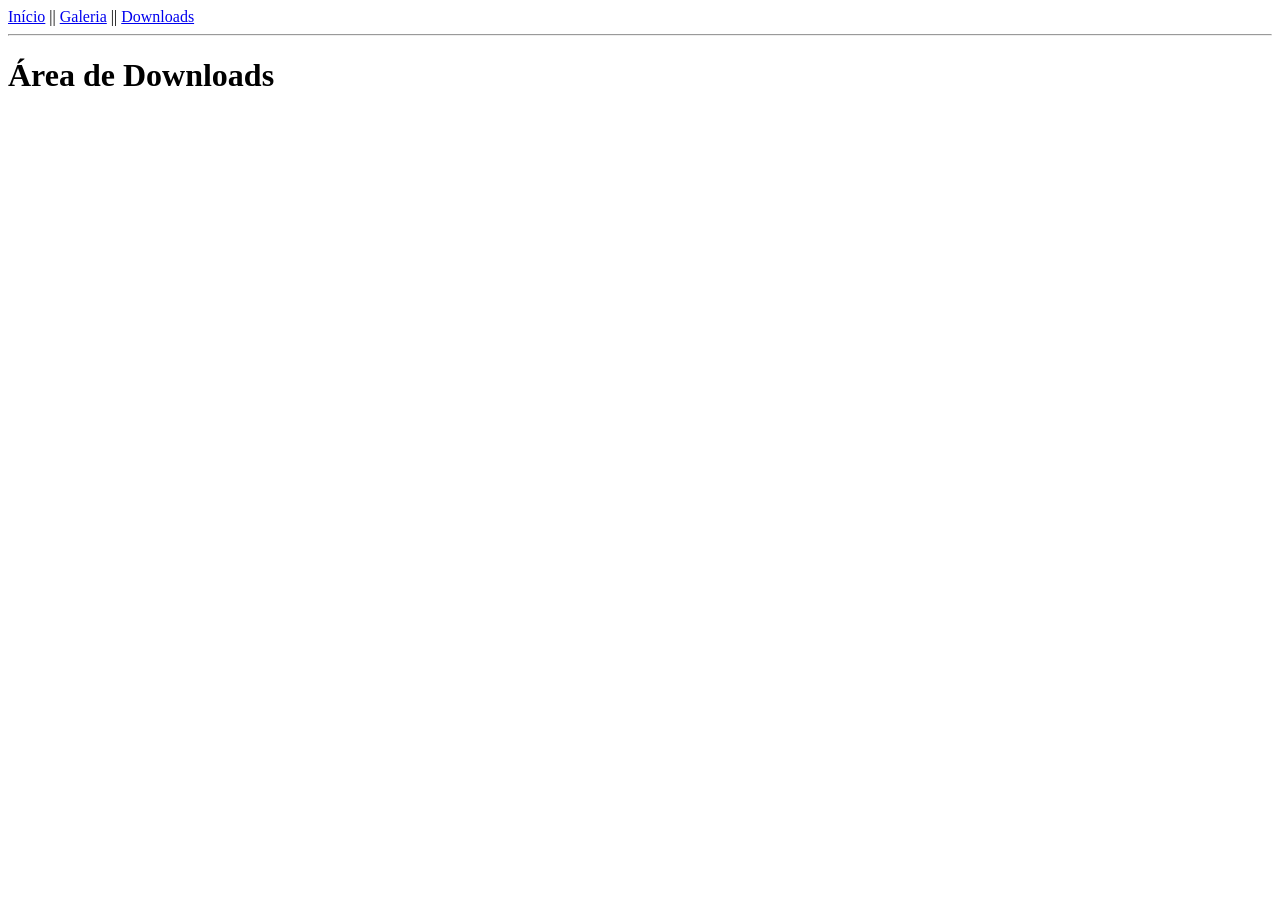
==== downloads.html @ c4182848 "Add files via upload" ====
<!DOCTYPE html>
<html lang="pt-br">
<head>
	<meta charset="UTF-8">
	<meta name="viewport" content="width=device-width, initial-scale=1.0">
	<title>GeoPortal - Downloads</title>
	<link rel="stylesheet" href="css/main.css">
</head>
<body>
	<div id="navbar">
		<a href="index.html">Início</a> ||
		<a href="galeria.html">Galeria</a> ||
		<a href="downloads.html">Downloads</a>
	</div>

	<hr>
	
	<h1>Área de Downloads</h1>

</body>
</html>
---- css/main.css ----
#map {
	height: 500px;
	border: 1px solid #000000;
}
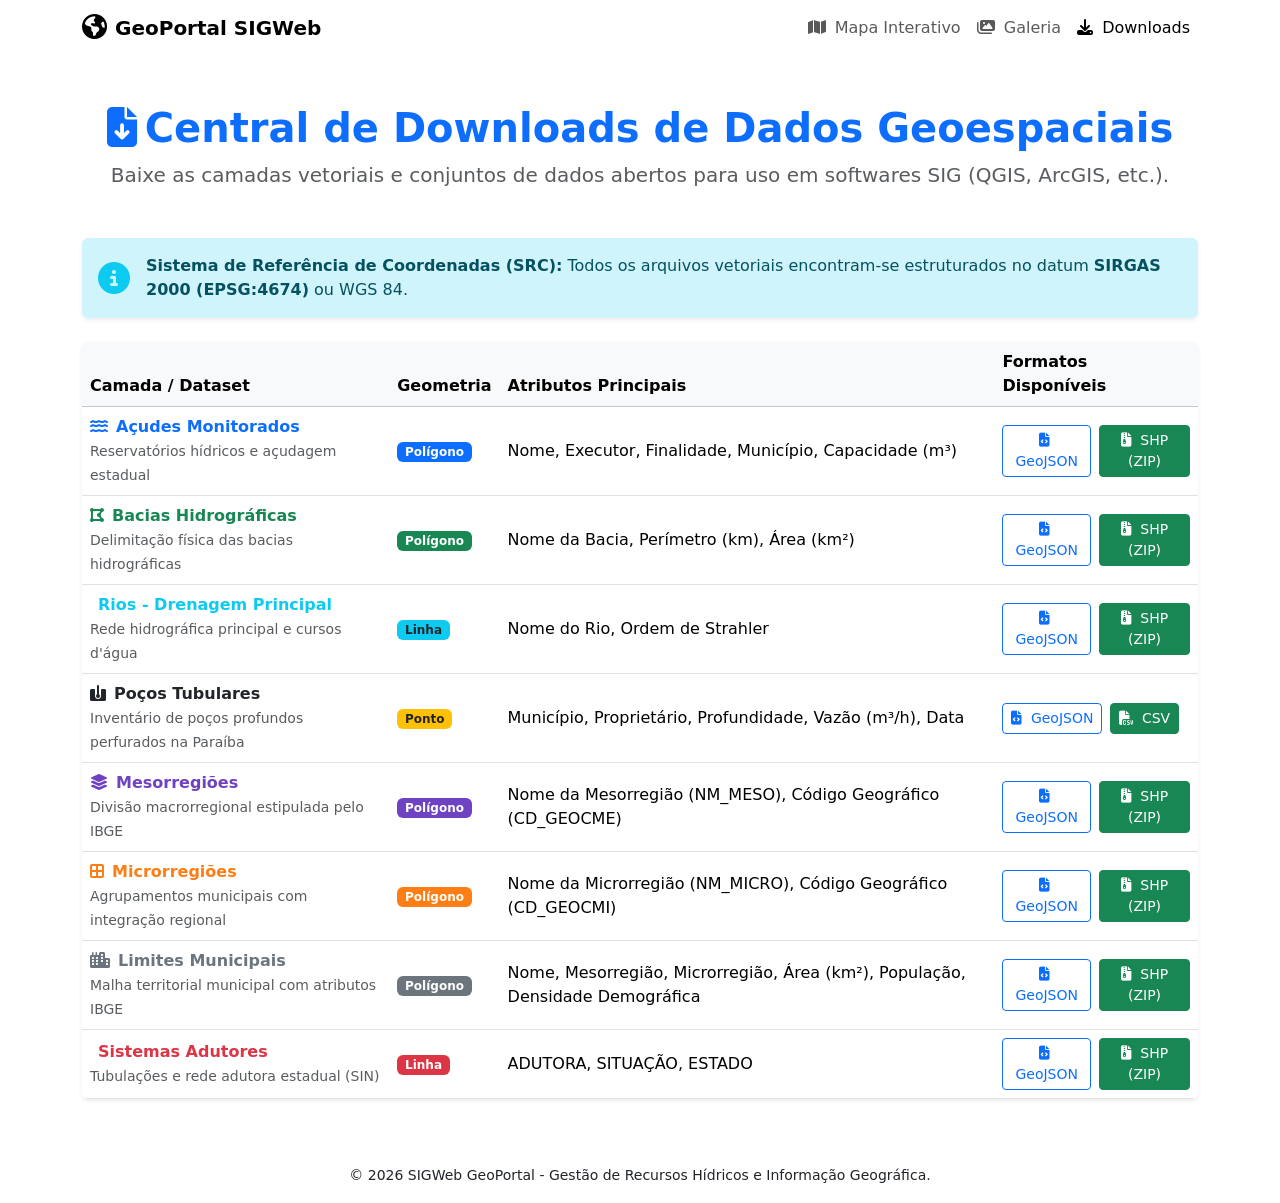
==== commit 9b112ef6: "Add files via upload" ====
--- a/downloads.html
+++ b/downloads.html
@@ -1,21 +1,209 @@
 <!DOCTYPE html>
 <html lang="pt-br">
 <head>
-	<meta charset="UTF-8">
-	<meta name="viewport" content="width=device-width, initial-scale=1.0">
-	<title>GeoPortal - Downloads</title>
-	<link rel="stylesheet" href="css/main.css">
+  <meta charset="UTF-8">
+  <meta name="viewport" content="width=device-width, initial-scale=1.0">
+  <title>GeoPortal - Central de Downloads</title>
+
+  <!-- Bootstrap CSS & Font Awesome -->
+  <link href="https://cdn.jsdelivr.net/npm/bootstrap@5.3.3/dist/css/bootstrap.min.css" rel="stylesheet">
+  <link rel="stylesheet" href="https://cdnjs.cloudflare.com/ajax/libs/font-awesome/6.5.1/css/all.min.css">
+  <link rel="stylesheet" href="css/main.css">
 </head>
 <body>
-	<div id="navbar">
-		<a href="index.html">Início</a> ||
-		<a href="galeria.html">Galeria</a> ||
-		<a href="downloads.html">Downloads</a>
-	</div>
-
-	<hr>
-	
-	<h1>Área de Downloads</h1>
-
+
+  <!-- Menu de Navegação -->
+  <nav class="navbar navbar-expand-lg navbar-custom sticky-top">
+    <div class="container">
+      <a class="navbar-brand d-flex align-items-center gap-2" href="index.html">
+        <i class="fa-solid fa-earth-americas fa-lg"></i>
+        <span class="fw-bold">GeoPortal SIGWeb</span>
+      </a>
+      <button class="navbar-toggler text-white border-white" type="button" data-bs-toggle="collapse" data-bs-target="#navbarNav">
+        <span class="navbar-toggler-icon" style="filter: invert(1);"></span>
+      </button>
+      <div class="collapse navbar-collapse" id="navbarNav">
+        <ul class="navbar-nav ms-auto">
+          <li class="nav-item">
+            <a class="nav-link" href="index.html"><i class="fa-solid fa-map me-1"></i> Mapa Interativo</a>
+          </li>
+          <li class="nav-item">
+            <a class="nav-link" href="galeria.html"><i class="fa-solid fa-images me-1"></i> Galeria</a>
+          </li>
+          <li class="nav-item">
+            <a class="nav-link active" href="downloads.html"><i class="fa-solid fa-download me-1"></i> Downloads</a>
+          </li>
+        </ul>
+      </div>
+    </div>
+  </nav>
+
+  <main class="container my-5">
+    <div class="text-center mb-5">
+      <h1 class="fw-bold text-primary"><i class="fa-solid fa-file-arrow-down me-2"></i>Central de Downloads de Dados Geoespaciais</h1>
+      <p class="text-muted lead">Baixe as camadas vetoriais e conjuntos de dados abertos para uso em softwares SIG (QGIS, ArcGIS, etc.).</p>
+    </div>
+
+    <!-- Informações de Projeção -->
+    <div class="alert alert-info border-0 shadow-sm d-flex align-items-center gap-3 mb-4">
+      <i class="fa-solid fa-circle-info fa-2x text-info"></i>
+      <div>
+        <strong>Sistema de Referência de Coordenadas (SRC):</strong> Todos os arquivos vetoriais encontram-se estruturados no datum <strong>SIRGAS 2000 (EPSG:4674)</strong> ou WGS 84.
+      </div>
+    </div>
+
+    <!-- Tabela de Datasets -->
+    <div class="card border-0 shadow-sm overflow-hidden">
+      <div class="table-responsive">
+        <table class="table table-hover align-middle mb-0">
+          <thead class="table-light">
+            <tr>
+              <th>Camada / Dataset</th>
+              <th>Geometria</th>
+              <th>Atributos Principais</th>
+              <th>Formatos Disponíveis</th>
+            </tr>
+          </thead>
+          <tbody>
+            <!-- Dataset 1 -->
+            <tr>
+              <td>
+                <div class="fw-bold text-primary"><i class="fa-solid fa-water me-2"></i>Açudes Monitorados</div>
+                <small class="text-muted">Reservatórios hídricos e açudagem estadual</small>
+              </td>
+              <td><span class="badge bg-primary">Polígono</span></td>
+              <td>Nome, Executor, Finalidade, Município, Capacidade (m³)</td>
+              <td>
+                <div class="d-flex gap-2">
+                  <a href="dados/acudes.js" download class="btn btn-outline-primary btn-sm"><i class="fa-solid fa-file-code me-1"></i> GeoJSON</a>
+                  <a href="#" class="btn btn-success btn-sm"><i class="fa-solid fa-file-zipper me-1"></i> SHP (ZIP)</a>
+                </div>
+              </td>
+            </tr>
+
+            <!-- Dataset 2 -->
+            <tr>
+              <td>
+                <div class="fw-bold text-success"><i class="fa-solid fa-draw-polygon me-2"></i>Bacias Hidrográficas</div>
+                <small class="text-muted">Delimitação física das bacias hidrográficas</small>
+              </td>
+              <td><span class="badge bg-success">Polígono</span></td>
+              <td>Nome da Bacia, Perímetro (km), Área (km²)</td>
+              <td>
+                <div class="d-flex gap-2">
+                  <a href="dados/bacias_hidro.js" download class="btn btn-outline-primary btn-sm"><i class="fa-solid fa-file-code me-1"></i> GeoJSON</a>
+                  <a href="dados/Bacias-hidrograficas-da-paraiba.rar" class="btn btn-success btn-sm"><i class="fa-solid fa-file-zipper me-1"></i> SHP (ZIP)</a>
+                </div>
+              </td>
+            </tr>
+
+            <!-- Dataset 3 -->
+            <tr>
+              <td>
+                <div class="fw-bold text-info"><i class="fa-solid fa-water-ladders me-2"></i>Rios - Drenagem Principal</div>
+                <small class="text-muted">Rede hidrográfica principal e cursos d'água</small>
+              </td>
+              <td><span class="badge bg-info text-dark">Linha</span></td>
+              <td>Nome do Rio, Ordem de Strahler</td>
+              <td>
+                <div class="d-flex gap-2">
+                  <a href="dados/rios_drenagem_principal.js" download class="btn btn-outline-primary btn-sm"><i class="fa-solid fa-file-code me-1"></i> GeoJSON</a>
+                  <a href="#" class="btn btn-success btn-sm"><i class="fa-solid fa-file-zipper me-1"></i> SHP (ZIP)</a>
+                </div>
+              </td>
+            </tr>
+
+            <!-- Dataset 4 -->
+            <tr>
+              <td>
+                <div class="fw-bold text-warning text-dark"><i class="fa-solid fa-bore-hole me-2"></i>Poços Tubulares</div>
+                <small class="text-muted">Inventário de poços profundos perfurados na Paraíba</small>
+              </td>
+              <td><span class="badge bg-warning text-dark">Ponto</span></td>
+              <td>Município, Proprietário, Profundidade, Vazão (m³/h), Data</td>
+              <td>
+                <div class="d-flex gap-2">
+                  <a href="dados/pocos_pb.js" download class="btn btn-outline-primary btn-sm"><i class="fa-solid fa-file-code me-1"></i> GeoJSON</a>
+                  <a href="#" class="btn btn-success btn-sm"><i class="fa-solid fa-file-csv me-1"></i> CSV</a>
+                </div>
+              </td>
+            </tr>
+
+            <!-- Dataset 5: Mesorregiões -->
+            <tr>
+              <td>
+                <div class="fw-bold" style="color: #6f42c1;"><i class="fa-solid fa-layer-group me-2"></i>Mesorregiões</div>
+                <small class="text-muted">Divisão macrorregional estipulada pelo IBGE</small>
+              </td>
+              <td><span class="badge" style="background-color: #6f42c1;">Polígono</span></td>
+              <td>Nome da Mesorregião (NM_MESO), Código Geográfico (CD_GEOCME)</td>
+              <td>
+                <div class="d-flex gap-2">
+                  <a href="dados/mesorregioes.js" download class="btn btn-outline-primary btn-sm"><i class="fa-solid fa-file-code me-1"></i> GeoJSON</a>
+                  <a href="#" class="btn btn-success btn-sm"><i class="fa-solid fa-file-zipper me-1"></i> SHP (ZIP)</a>
+                </div>
+              </td>
+            </tr>
+
+            <!-- Dataset 6: Microrregiões -->
+            <tr>
+              <td>
+                <div class="fw-bold" style="color: #fd7e14;"><i class="fa-solid fa-border-all me-2"></i>Microrregiões</div>
+                <small class="text-muted">Agrupamentos municipais com integração regional</small>
+              </td>
+              <td><span class="badge" style="background-color: #fd7e14;">Polígono</span></td>
+              <td>Nome da Microrregião (NM_MICRO), Código Geográfico (CD_GEOCMI)</td>
+              <td>
+                <div class="d-flex gap-2">
+                  <a href="dados/microrregioes.js" download class="btn btn-outline-primary btn-sm"><i class="fa-solid fa-file-code me-1"></i> GeoJSON</a>
+                  <a href="#" class="btn btn-success btn-sm"><i class="fa-solid fa-file-zipper me-1"></i> SHP (ZIP)</a>
+                </div>
+              </td>
+            </tr>
+
+            <!-- Dataset 7 -->
+            <tr>
+              <td>
+                <div class="fw-bold text-secondary"><i class="fa-solid fa-city me-2"></i>Limites Municipais</div>
+                <small class="text-muted">Malha territorial municipal com atributos IBGE</small>
+              </td>
+              <td><span class="badge bg-secondary">Polígono</span></td>
+              <td>Nome, Mesorregião, Microrregião, Área (km²), População, Densidade Demográfica</td>
+              <td>
+                <div class="d-flex gap-2">
+                  <a href="dados/limites_municipais.js" download class="btn btn-outline-primary btn-sm"><i class="fa-solid fa-file-code me-1"></i> GeoJSON</a>
+                  <a href="#" class="btn btn-success btn-sm"><i class="fa-solid fa-file-zipper me-1"></i> SHP (ZIP)</a>
+                </div>
+              </td>
+            </tr>
+
+            <!-- Dataset 8 -->
+            <tr>
+              <td>
+                <div class="fw-bold text-danger"><i class="fa-solid fa-pipe-valve me-2"></i>Sistemas Adutores</div>
+                <small class="text-muted">Tubulações e rede adutora estadual (SIN)</small>
+              </td>
+              <td><span class="badge bg-danger">Linha</span></td>
+              <td>ADUTORA, SITUAÇÃO, ESTADO</td>
+              <td>
+                <div class="d-flex gap-2">
+                  <a href="dados/adutoras.js" download class="btn btn-outline-primary btn-sm"><i class="fa-solid fa-file-code me-1"></i> GeoJSON</a>
+                  <a href="#" class="btn btn-success btn-sm"><i class="fa-solid fa-file-zipper me-1"></i> SHP (ZIP)</a>
+                </div>
+              </td>
+            </tr>
+          </tbody>
+        </table>
+      </div>
+    </div>
+  </main>
+
+  <footer class="py-3 text-center mt-auto">
+    <div class="container">
+      <small>&copy; 2026 SIGWeb GeoPortal - Gestão de Recursos Hídricos e Informação Geográfica.</small>
+    </div>
+  </footer>
+
+  <script src="https://cdn.jsdelivr.net/npm/bootstrap@5.3.3/dist/js/bootstrap.bundle.min.js"></script>
 </body>
 </html>
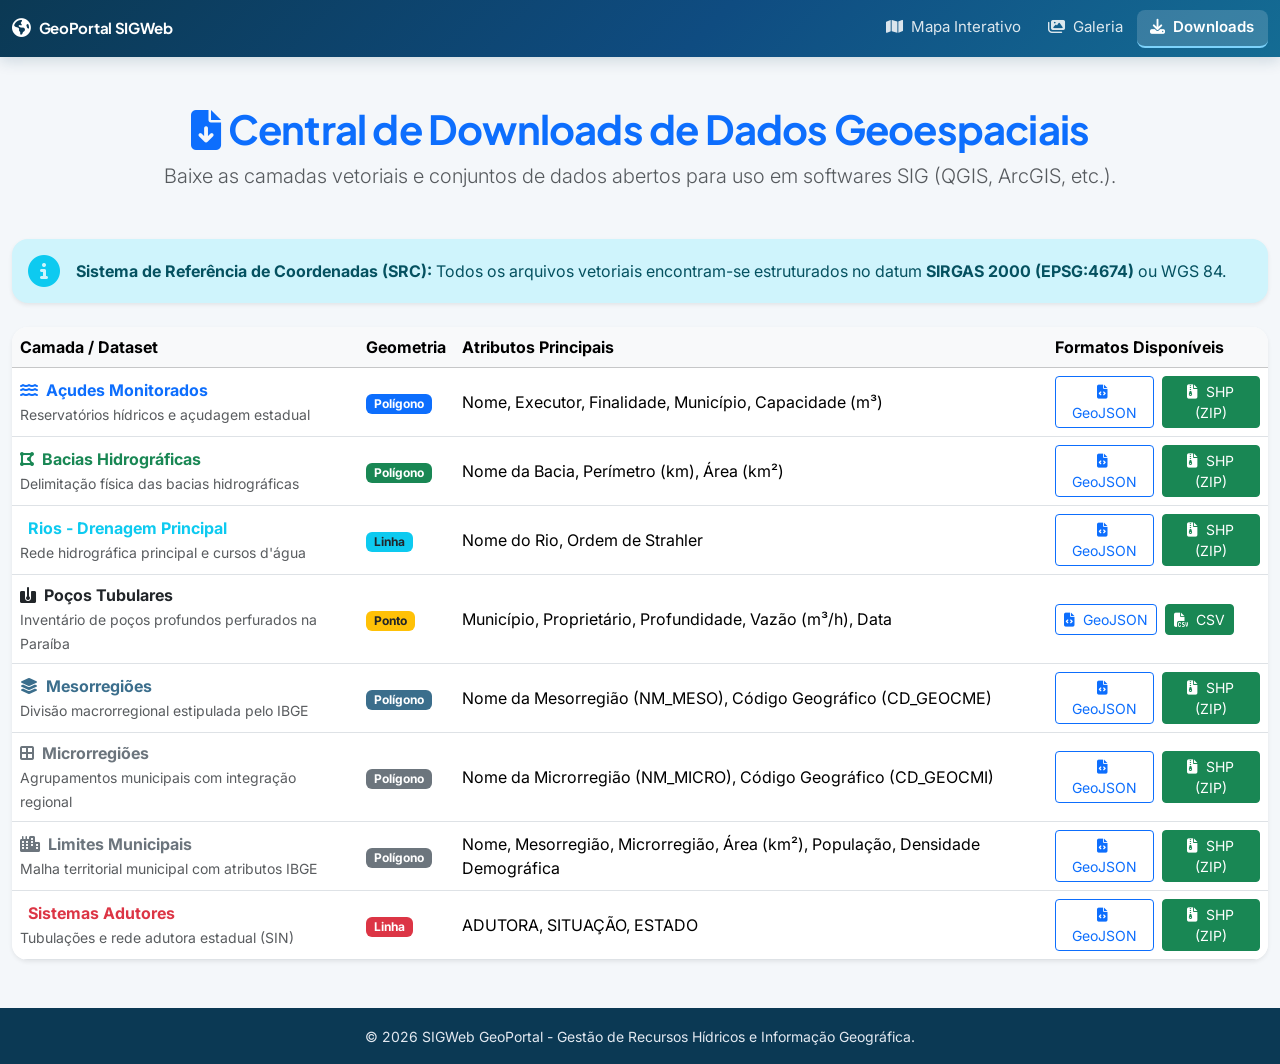
==== commit dd0f38bb: "Add files via upload" ====
--- a/downloads.html
+++ b/downloads.html
@@ -45,7 +45,7 @@
     </div>
 
     <!-- Informações de Projeção -->
-    <div class="alert alert-info border-0 shadow-sm d-flex align-items-center gap-3 mb-4">
+    <div class="alert alert-info border-0 shadow-sm rounded-4 d-flex align-items-center gap-3 mb-4">
       <i class="fa-solid fa-circle-info fa-2x text-info"></i>
       <div>
         <strong>Sistema de Referência de Coordenadas (SRC):</strong> Todos os arquivos vetoriais encontram-se estruturados no datum <strong>SIRGAS 2000 (EPSG:4674)</strong> ou WGS 84.
@@ -53,7 +53,7 @@
     </div>
 
     <!-- Tabela de Datasets -->
-    <div class="card border-0 shadow-sm overflow-hidden">
+    <div class="card border-0 shadow-sm rounded-4 overflow-hidden">
       <div class="table-responsive">
         <table class="table table-hover align-middle mb-0">
           <thead class="table-light">
@@ -132,10 +132,10 @@
             <!-- Dataset 5: Mesorregiões -->
             <tr>
               <td>
-                <div class="fw-bold" style="color: #6f42c1;"><i class="fa-solid fa-layer-group me-2"></i>Mesorregiões</div>
+                <div class="fw-bold" style="color: #3B6E8C;"><i class="fa-solid fa-layer-group me-2"></i>Mesorregiões</div>
                 <small class="text-muted">Divisão macrorregional estipulada pelo IBGE</small>
               </td>
-              <td><span class="badge" style="background-color: #6f42c1;">Polígono</span></td>
+              <td><span class="badge" style="background-color: #3B6E8C;">Polígono</span></td>
               <td>Nome da Mesorregião (NM_MESO), Código Geográfico (CD_GEOCME)</td>
               <td>
                 <div class="d-flex gap-2">
@@ -148,10 +148,10 @@
             <!-- Dataset 6: Microrregiões -->
             <tr>
               <td>
-                <div class="fw-bold" style="color: #fd7e14;"><i class="fa-solid fa-border-all me-2"></i>Microrregiões</div>
+                <div class="fw-bold text-secondary"><i class="fa-solid fa-border-all me-2"></i>Microrregiões</div>
                 <small class="text-muted">Agrupamentos municipais com integração regional</small>
               </td>
-              <td><span class="badge" style="background-color: #fd7e14;">Polígono</span></td>
+              <td><span class="badge bg-secondary">Polígono</span></td>
               <td>Nome da Microrregião (NM_MICRO), Código Geográfico (CD_GEOCMI)</td>
               <td>
                 <div class="d-flex gap-2">
--- a/css/main.css
+++ b/css/main.css
@@ -1,4 +1,449 @@
+@import url('https://fonts.googleapis.com/css2?family=Inter:wght@400;500;600;700&family=Plus+Jakarta+Sans:wght@600;700;800&display=swap');
+
+:root {
+  --primary-color: #0f4c81;
+  --secondary-color: #146c94;
+  --accent-color: #19a7ce;
+  --bg-light: #f4f7fa;
+  --surface-white: #ffffff;
+  --border-subtle: #e2e8f0;
+  --dark-text: #1e293b;
+  --muted-text: #64748b;
+  --shadow-sm: 0 2px 8px rgba(15, 23, 42, 0.05);
+  --shadow-md: 0 8px 24px rgba(15, 23, 42, 0.08);
+  --shadow-lg: 0 14px 34px rgba(15, 42, 68, 0.14);
+}
+
+* {
+  box-sizing: border-box;
+}
+
+html, body {
+  width: 100%;
+  max-width: 100%;
+  overflow-x: hidden;
+}
+
+body {
+  font-family: 'Inter', -apple-system, BlinkMacSystemFont, 'Segoe UI', Roboto, sans-serif;
+  background-color: var(--bg-light);
+  color: var(--dark-text);
+  min-height: 100vh;
+  display: flex;
+  flex-direction: column;
+  -webkit-font-smoothing: antialiased;
+}
+
+h1, h2, h3, h4, h5, h6, .navbar-brand {
+  font-family: 'Plus Jakarta Sans', 'Inter', sans-serif;
+  letter-spacing: -0.02em;
+}
+
+main {
+  flex: 1;
+  width: 100%;
+  max-width: 100% !important;
+}
+
+.container,
+.container-fluid {
+  width: 100%;
+  max-width: 100% !important;
+}
+
+/* Navbar Coesa em Todo o GeoPortal */
+.navbar-custom {
+  width: 100%;
+  background: linear-gradient(135deg, #0b3954 0%, var(--primary-color) 55%, var(--secondary-color) 100%);
+  box-shadow: 0 4px 14px rgba(11, 57, 84, 0.16);
+  padding-top: 0.6rem;
+  padding-bottom: 0.6rem;
+}
+
+.navbar-custom .navbar-brand,
+.navbar-custom .nav-link {
+  color: #ffffff !important;
+  font-size: 0.94rem;
+}
+
+.navbar-custom .nav-link {
+  opacity: 0.85;
+  border-radius: 8px;
+  padding: 0.42rem 0.85rem !important;
+  transition: all 0.2s ease;
+}
+
+.navbar-custom .nav-link:hover {
+  opacity: 1;
+  background: rgba(255, 255, 255, 0.10);
+}
+
+.navbar-custom .nav-link.active {
+  opacity: 1;
+  font-weight: 600;
+  background: rgba(255, 255, 255, 0.16);
+  border-bottom: 2px solid #7dd3fc;
+}
+
+/* Cartão Principal do Mapa Interativo */
+.map-portal-card {
+  width: 100%;
+  background: var(--surface-white);
+  border: 1px solid var(--border-subtle);
+  border-radius: 16px;
+  box-shadow: var(--shadow-md);
+  overflow: hidden;
+}
+
+.map-topbar {
+  background: #ffffff;
+  border-bottom: 1px solid var(--border-subtle);
+  padding: 0.8rem 1.25rem;
+  display: flex;
+  flex-wrap: wrap;
+  align-items: center;
+  justify-content: space-between;
+  gap: 0.75rem;
+}
+
+.map-topbar-title {
+  margin: 0;
+  font-size: 0.98rem;
+  font-weight: 700;
+  color: var(--primary-color);
+  display: flex;
+  align-items: center;
+  gap: 0.5rem;
+}
+
+.map-topbar-controls {
+  display: flex;
+  flex-wrap: wrap;
+  align-items: center;
+  gap: 0.4rem;
+}
+
+.btn-map-tool {
+  font-size: 0.78rem;
+  font-weight: 600;
+  padding: 0.36rem 0.72rem;
+  border-radius: 8px;
+  border: 1px solid #cbd5e1;
+  background: #f8fafc;
+  color: var(--dark-text);
+  transition: all 0.18s ease;
+}
+
+.btn-map-tool:hover {
+  background: #eef2f6;
+  color: var(--primary-color);
+  border-color: #94a3b8;
+}
+
+.btn-map-tool.active {
+  background: var(--primary-color);
+  border-color: var(--primary-color);
+  color: #ffffff;
+}
+
+/* Layout Lado a Lado: Painel Lateral Esquerdo Fora do Mapa + Mapa à Direita */
+.map-workspace-grid {
+  width: 100%;
+  display: flex;
+  align-items: stretch;
+  min-height: 640px;
+}
+
+.map-sidebar-outside {
+  width: 320px;
+  flex-shrink: 0;
+  background: #f8fafc;
+  border-right: 1px solid var(--border-subtle);
+  display: flex;
+  flex-direction: column;
+  max-height: 720px;
+}
+
+.map-panel-tabs {
+  display: grid;
+  grid-template-columns: 1fr 1fr;
+  background: #eef2f6;
+  padding: 6px;
+  gap: 6px;
+  border-bottom: 1px solid var(--border-subtle);
+}
+
+.map-panel-tab {
+  border: none;
+  background: transparent;
+  color: var(--muted-text);
+  font-size: 0.8rem;
+  font-weight: 600;
+  padding: 0.45rem 0.55rem;
+  border-radius: 8px;
+  cursor: pointer;
+  transition: all 0.18s ease;
+}
+
+.map-panel-tab.active {
+  background: #ffffff;
+  color: var(--primary-color);
+  box-shadow: 0 1px 4px rgba(15, 23, 42, 0.08);
+}
+
+.map-panel-body {
+  padding: 0.85rem 0.95rem 1rem;
+  overflow-y: auto;
+  flex: 1;
+}
+
+.map-panel-body::-webkit-scrollbar {
+  width: 6px;
+}
+
+.map-panel-body::-webkit-scrollbar-thumb {
+  background: #cbd5e1;
+  border-radius: 999px;
+}
+
+.panel-section-label {
+  font-size: 0.7rem;
+  font-weight: 700;
+  text-transform: uppercase;
+  letter-spacing: 0.05em;
+  color: var(--primary-color);
+  margin: 0.85rem 0 0.45rem;
+  padding-bottom: 3px;
+  border-bottom: 1px solid #e2e8f0;
+  display: flex;
+  align-items: center;
+  gap: 0.35rem;
+}
+
+.panel-section-label:first-child {
+  margin-top: 0;
+}
+
+/* Cards de Camada com Visibilidade e Transparência */
+.layer-control-card {
+  background: #ffffff;
+  border: 1px solid #e2e8f0;
+  border-radius: 10px;
+  padding: 0.55rem 0.7rem;
+  margin-bottom: 0.5rem;
+  transition: border-color 0.18s ease, box-shadow 0.18s ease;
+}
+
+.layer-control-card:hover {
+  border-color: #cbd5e1;
+  box-shadow: 0 2px 6px rgba(15, 23, 42, 0.04);
+}
+
+.layer-top-row {
+  display: flex;
+  align-items: center;
+  justify-content: space-between;
+  gap: 0.45rem;
+}
+
+.layer-check-label {
+  display: flex;
+  align-items: center;
+  gap: 0.48rem;
+  margin: 0;
+  cursor: pointer;
+  font-size: 0.81rem;
+  font-weight: 600;
+  color: var(--dark-text);
+  flex: 1;
+}
+
+.layer-check-label input[type="checkbox"] {
+  accent-color: var(--primary-color);
+  width: 14px;
+  height: 14px;
+  cursor: pointer;
+}
+
+.legend-symbol {
+  width: 13px;
+  height: 13px;
+  display: inline-block;
+  border-radius: 3px;
+  flex-shrink: 0;
+}
+
+.opacity-label {
+  font-size: 0.7rem;
+  color: var(--primary-color);
+  font-weight: 700;
+  background: #e0f2fe;
+  padding: 0.08rem 0.42rem;
+  border-radius: 6px;
+  min-width: 40px;
+  text-align: center;
+}
+
+.layer-slider-row {
+  display: flex;
+  align-items: center;
+  gap: 0.45rem;
+  margin-top: 0.38rem;
+}
+
+.layer-slider-row .form-range {
+  margin: 0;
+  height: 0.85rem;
+}
+
+.layer-slider-row .form-range::-webkit-slider-thumb {
+  background: var(--primary-color);
+}
+
+/* Itens da Legenda */
+.legend-row-item {
+  display: flex;
+  align-items: center;
+  gap: 0.6rem;
+  font-size: 0.8rem;
+  color: var(--dark-text);
+  padding: 0.42rem 0.55rem;
+  border-radius: 8px;
+  background: #ffffff;
+  border: 1px solid #e2e8f0;
+  margin-bottom: 0.4rem;
+}
+
+.legend-swatch {
+  width: 18px;
+  height: 14px;
+  border-radius: 3px;
+  flex-shrink: 0;
+}
+
+/* Paleta Cartográfica Profissional e Sóbria */
+.symbol-acudes {
+  background-color: #0ea5e9;
+  border: 1.5px solid #0c4a6e;
+}
+
+.symbol-bacias {
+  background-color: rgba(44, 122, 123, 0.38);
+  border: 1.8px solid #1e3a5f;
+}
+
+.symbol-rios {
+  background-color: #0284c7;
+  height: 4px !important;
+  border-radius: 99px;
+}
+
+.symbol-adutoras {
+  background-color: #c53030;
+  height: 4px !important;
+  border-radius: 99px;
+}
+
+.symbol-limites {
+  background-color: rgba(100, 116, 139, 0.12);
+  border: 1.5px dashed #475569;
+}
+
+.symbol-mesorregioes {
+  background: linear-gradient(135deg, #2b6cb0, #2f855a, #8b5e3c);
+  border: 1px solid #334155;
+}
+
+.symbol-microrregioes {
+  background: linear-gradient(135deg, #90cdf4, #9ae6b4, #fbd38d);
+  border: 1px dashed #475569;
+}
+
+.symbol-pocos {
+  background-color: #d69e2e;
+  border: 1.5px solid #744210;
+  border-radius: 50% !important;
+}
+
+/* Container e Canvas do Mapa */
+#map-container {
+  position: relative;
+  flex: 1;
+  min-width: 0;
+}
+
 #map {
-	height: 500px;
-	border: 1px solid #000000;
+  width: 100%;
+  height: 100%;
+  min-height: 640px;
+  z-index: 1;
+  background: #e2e8f0;
+}
+
+/* Esconde controle nativo duplicado */
+.leaflet-top.leaflet-right .leaflet-control-layers {
+  display: none !important;
+}
+
+/* Popups do Leaflet */
+.leaflet-popup-content-wrapper {
+  border-radius: 10px;
+  padding: 4px;
+  box-shadow: var(--shadow-md);
+  border: 1px solid var(--border-subtle);
+}
+
+.popup-title {
+  color: var(--primary-color);
+  border-bottom: 2px solid var(--accent-color);
+  padding-bottom: 4px;
+  margin-bottom: 8px;
+  font-weight: 700;
+  font-size: 0.9rem;
+}
+
+.popup-table {
+  width: 100%;
+  font-size: 12.5px;
+  margin-bottom: 0;
+}
+
+.popup-table td {
+  padding: 3px 6px;
+}
+
+/* Cards da Galeria e Downloads */
+.card-hover {
+  transition: transform 0.2s ease, box-shadow 0.2s ease;
+}
+
+.card-hover:hover {
+  transform: translateY(-4px);
+  box-shadow: var(--shadow-md) !important;
+}
+
+/* Rodapé Consistente */
+footer {
+  width: 100%;
+  background-color: #0b3954;
+  color: #e2e8f0;
+}
+
+@media (max-width: 991.98px) {
+  .map-workspace-grid {
+    flex-direction: column;
+    min-height: auto;
+  }
+
+  .map-sidebar-outside {
+    width: 100%;
+    max-height: 360px;
+    border-right: none;
+    border-bottom: 1px solid var(--border-subtle);
+  }
+
+  #map {
+    min-height: 460px;
+    height: 62vh;
+  }
 }
